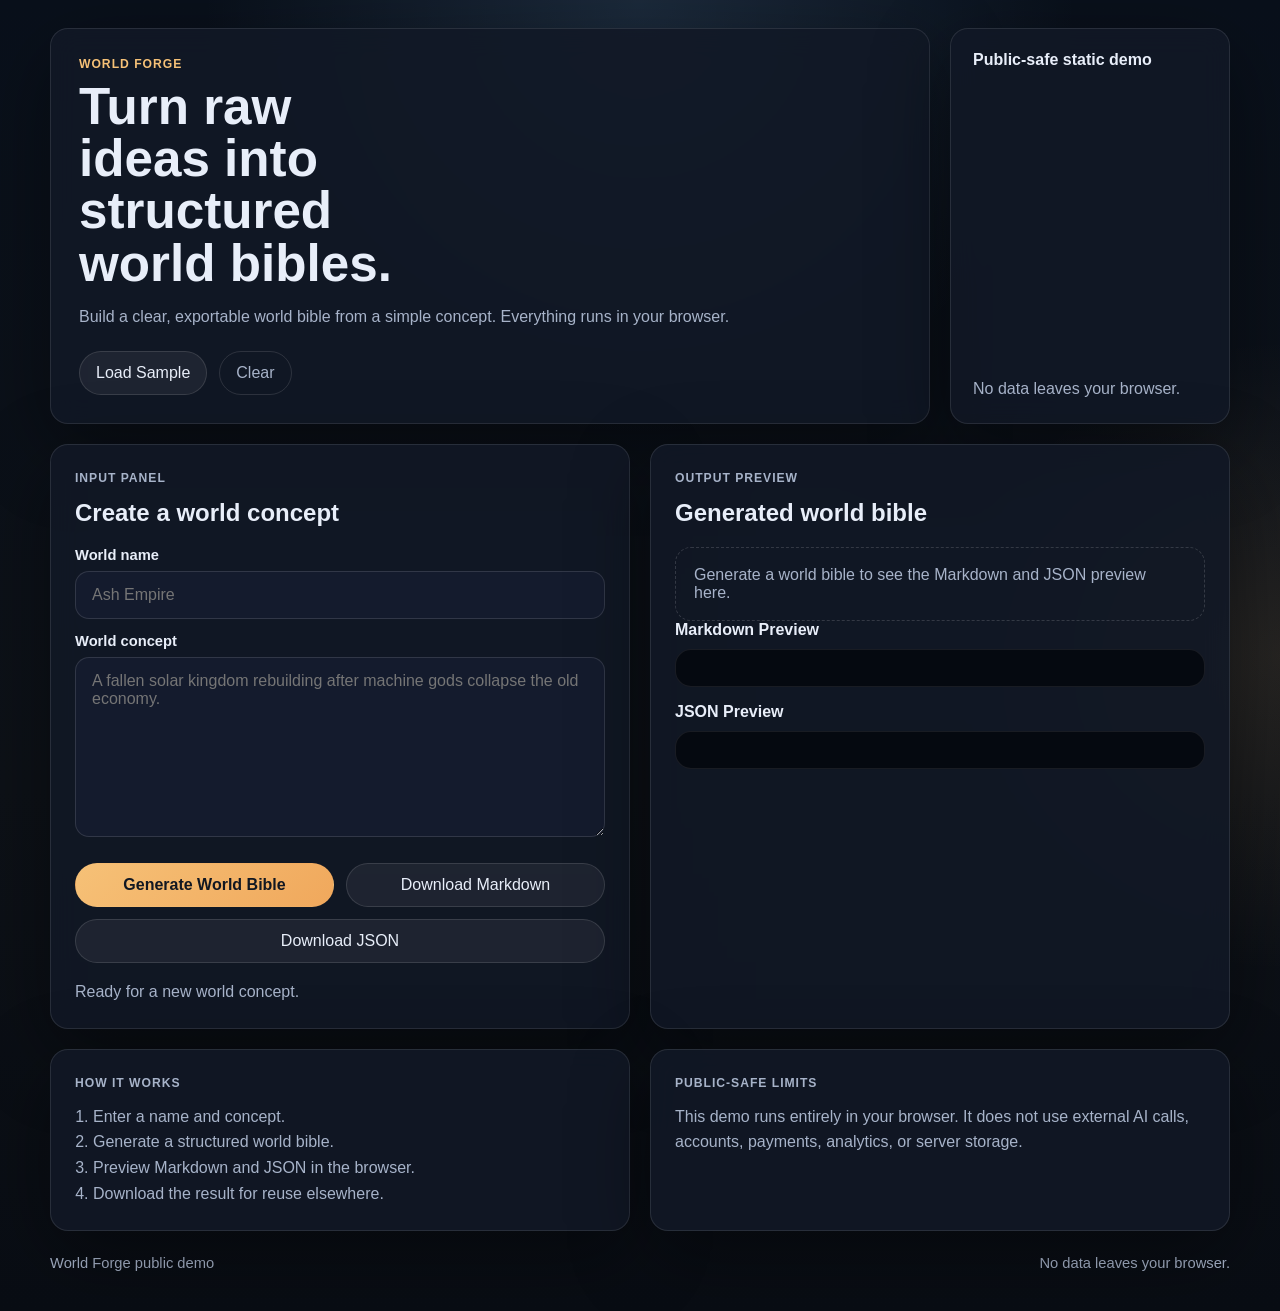
==== index.html @ 37e86828 "feat: publish world forge public demo" ====
<!doctype html>
<html lang="en">
<head>
  <meta charset="utf-8">
  <meta name="viewport" content="width=device-width, initial-scale=1">
  <title>World Forge</title>
  <meta name="description" content="World Forge turns raw ideas into structured world bibles.">
  <link rel="stylesheet" href="./styles.css">
  <script defer src="./app.js"></script>
</head>
<body>
  <div class="page-shell">
    <header class="hero">
      <div class="hero-copy">
        <p class="eyebrow">World Forge</p>
        <h1>Turn raw ideas into structured world bibles.</h1>
        <p class="lede">
          Build a clear, exportable world bible from a simple concept. Everything runs in your browser.
        </p>
        <div class="hero-actions">
          <button id="loadSampleButton" class="button button-secondary" type="button">Load Sample</button>
          <button id="clearButton" class="button button-ghost" type="button">Clear</button>
        </div>
      </div>
      <div class="hero-note">
        <p>Public-safe static demo</p>
        <span>No data leaves your browser.</span>
      </div>
    </header>

    <main class="grid">
      <section class="card input-card" aria-labelledby="inputTitle">
        <div class="card-header">
          <p class="section-label">Input Panel</p>
          <h2 id="inputTitle">Create a world concept</h2>
        </div>
        <label for="worldName">World name</label>
        <input id="worldName" name="worldName" type="text" placeholder="Ash Empire" autocomplete="off">

        <label for="worldConcept">World concept</label>
        <textarea id="worldConcept" name="worldConcept" rows="7" placeholder="A fallen solar kingdom rebuilding after machine gods collapse the old economy."></textarea>

        <div class="button-row">
          <button id="generateButton" class="button button-primary" type="button">Generate World Bible</button>
          <button id="downloadMarkdownButton" class="button button-secondary" type="button">Download Markdown</button>
          <button id="downloadJsonButton" class="button button-secondary" type="button">Download JSON</button>
        </div>

        <p id="statusMessage" class="status" aria-live="polite"></p>
      </section>

      <section class="card output-card" aria-labelledby="outputTitle">
        <div class="card-header">
          <p class="section-label">Output Preview</p>
          <h2 id="outputTitle">Generated world bible</h2>
        </div>
        <div id="previewEmpty" class="empty-state">
          Generate a world bible to see the Markdown and JSON preview here.
        </div>
        <div id="previewContent" class="preview-content is-hidden">
          <div class="preview-block">
            <h3>Markdown Preview</h3>
            <pre id="markdownPreview"></pre>
          </div>
          <div class="preview-block">
            <h3>JSON Preview</h3>
            <pre id="jsonPreview"></pre>
          </div>
        </div>
      </section>
    </main>

    <section class="info-grid">
      <article class="card">
        <p class="section-label">How It Works</p>
        <ol class="steps">
          <li>Enter a name and concept.</li>
          <li>Generate a structured world bible.</li>
          <li>Preview Markdown and JSON in the browser.</li>
          <li>Download the result for reuse elsewhere.</li>
        </ol>
      </article>
      <article class="card">
        <p class="section-label">Public-Safe Limits</p>
        <p>
          This demo runs entirely in your browser. It does not use external AI calls, accounts, payments, analytics, or server storage.
        </p>
      </article>
    </section>

    <footer class="footer">
      <span>World Forge public demo</span>
      <span>No data leaves your browser.</span>
    </footer>
  </div>
</body>
</html>
---- styles.css ----
:root {
  color-scheme: dark;
  --bg: #0d1117;
  --panel: rgba(18, 24, 38, 0.88);
  --panel-strong: #141b2d;
  --line: rgba(255, 255, 255, 0.1);
  --text: #e8eef9;
  --muted: #a7b3c9;
  --accent: #f6c177;
  --accent-strong: #8ac7ff;
  --danger: #ff7b7b;
  --shadow: 0 24px 80px rgba(0, 0, 0, 0.38);
}

* {
  box-sizing: border-box;
}

body {
  margin: 0;
  min-height: 100vh;
  font-family: -apple-system, BlinkMacSystemFont, "Segoe UI", Inter, Roboto, sans-serif;
  color: var(--text);
  background:
    radial-gradient(circle at top, rgba(138, 199, 255, 0.14), transparent 30%),
    radial-gradient(circle at right, rgba(246, 193, 119, 0.11), transparent 22%),
    linear-gradient(180deg, #09101b 0%, #0d1117 60%, #090d14 100%);
}

button,
input,
textarea {
  font: inherit;
}

.page-shell {
  width: min(1180px, calc(100% - 32px));
  margin: 0 auto;
  padding: 28px 0 40px;
}

.hero {
  display: grid;
  grid-template-columns: minmax(0, 1fr) 280px;
  gap: 20px;
  align-items: stretch;
  margin-bottom: 20px;
}

.hero-copy,
.hero-note,
.card {
  border: 1px solid var(--line);
  border-radius: 18px;
  background: var(--panel);
  box-shadow: var(--shadow);
  backdrop-filter: blur(14px);
}

.hero-copy {
  padding: 28px;
}

.eyebrow,
.section-label {
  margin: 0 0 10px;
  color: var(--accent);
  text-transform: uppercase;
  letter-spacing: 0.08em;
  font-size: 0.76rem;
  font-weight: 700;
}

h1,
h2,
h3,
p {
  margin-top: 0;
}

h1 {
  font-size: clamp(2.2rem, 4vw, 4rem);
  line-height: 1.02;
  max-width: 12ch;
  margin-bottom: 14px;
}

.lede,
.hero-note span,
.card p,
.steps {
  color: var(--muted);
  line-height: 1.6;
}

.hero-actions,
.button-row {
  display: flex;
  flex-wrap: wrap;
  gap: 12px;
  margin-top: 22px;
}

.hero-note {
  padding: 22px;
  display: flex;
  flex-direction: column;
  justify-content: space-between;
}

.hero-note p {
  margin-bottom: 8px;
  font-weight: 700;
  color: var(--text);
}

.grid {
  display: grid;
  grid-template-columns: repeat(2, minmax(0, 1fr));
  gap: 20px;
  margin-bottom: 20px;
}

.card {
  padding: 24px;
}

.card-header {
  margin-bottom: 16px;
}

.input-card label {
  display: block;
  margin: 14px 0 8px;
  font-size: 0.92rem;
  color: var(--text);
  font-weight: 600;
}

input,
textarea {
  width: 100%;
  border-radius: 14px;
  border: 1px solid rgba(255, 255, 255, 0.12);
  background: var(--panel-strong);
  color: var(--text);
  padding: 14px 16px;
}

textarea {
  resize: vertical;
  min-height: 180px;
}

input:focus,
textarea:focus,
button:focus {
  outline: 2px solid rgba(138, 199, 255, 0.65);
  outline-offset: 2px;
}

.button {
  border: 1px solid transparent;
  border-radius: 999px;
  padding: 12px 16px;
  cursor: pointer;
  transition: transform 0.15s ease, border-color 0.15s ease, background 0.15s ease;
}

.button:hover {
  transform: translateY(-1px);
}

.button-primary {
  background: linear-gradient(135deg, var(--accent), #f0a85c);
  color: #111722;
  font-weight: 700;
}

.button-secondary {
  background: rgba(255, 255, 255, 0.06);
  color: var(--text);
  border-color: rgba(255, 255, 255, 0.12);
}

.button-ghost {
  background: transparent;
  color: var(--muted);
  border-color: rgba(255, 255, 255, 0.12);
}

.button-row .button {
  flex: 1 1 180px;
}

.status {
  min-height: 1.25rem;
  margin: 16px 0 0;
  color: var(--accent-strong);
}

.status.is-error {
  color: var(--danger);
}

.empty-state {
  padding: 18px;
  border: 1px dashed rgba(255, 255, 255, 0.15);
  border-radius: 16px;
  color: var(--muted);
}

.is-hidden {
  display: none;
}

.preview-content {
  display: grid;
  gap: 16px;
}

.preview-block h3 {
  margin-bottom: 10px;
  font-size: 1rem;
}

pre {
  margin: 0;
  padding: 18px;
  overflow: auto;
  border-radius: 16px;
  background: rgba(6, 9, 16, 0.95);
  border: 1px solid rgba(255, 255, 255, 0.08);
  white-space: pre-wrap;
  word-break: break-word;
  color: #dde6f7;
}

.info-grid {
  display: grid;
  grid-template-columns: repeat(2, minmax(0, 1fr));
  gap: 20px;
  margin-bottom: 24px;
}

.steps {
  margin: 0;
  padding-left: 18px;
}

.footer {
  display: flex;
  flex-wrap: wrap;
  justify-content: space-between;
  gap: 12px;
  color: var(--muted);
  font-size: 0.92rem;
}

@media (max-width: 900px) {
  .hero,
  .grid,
  .info-grid {
    grid-template-columns: 1fr;
  }

  h1 {
    max-width: none;
  }
}
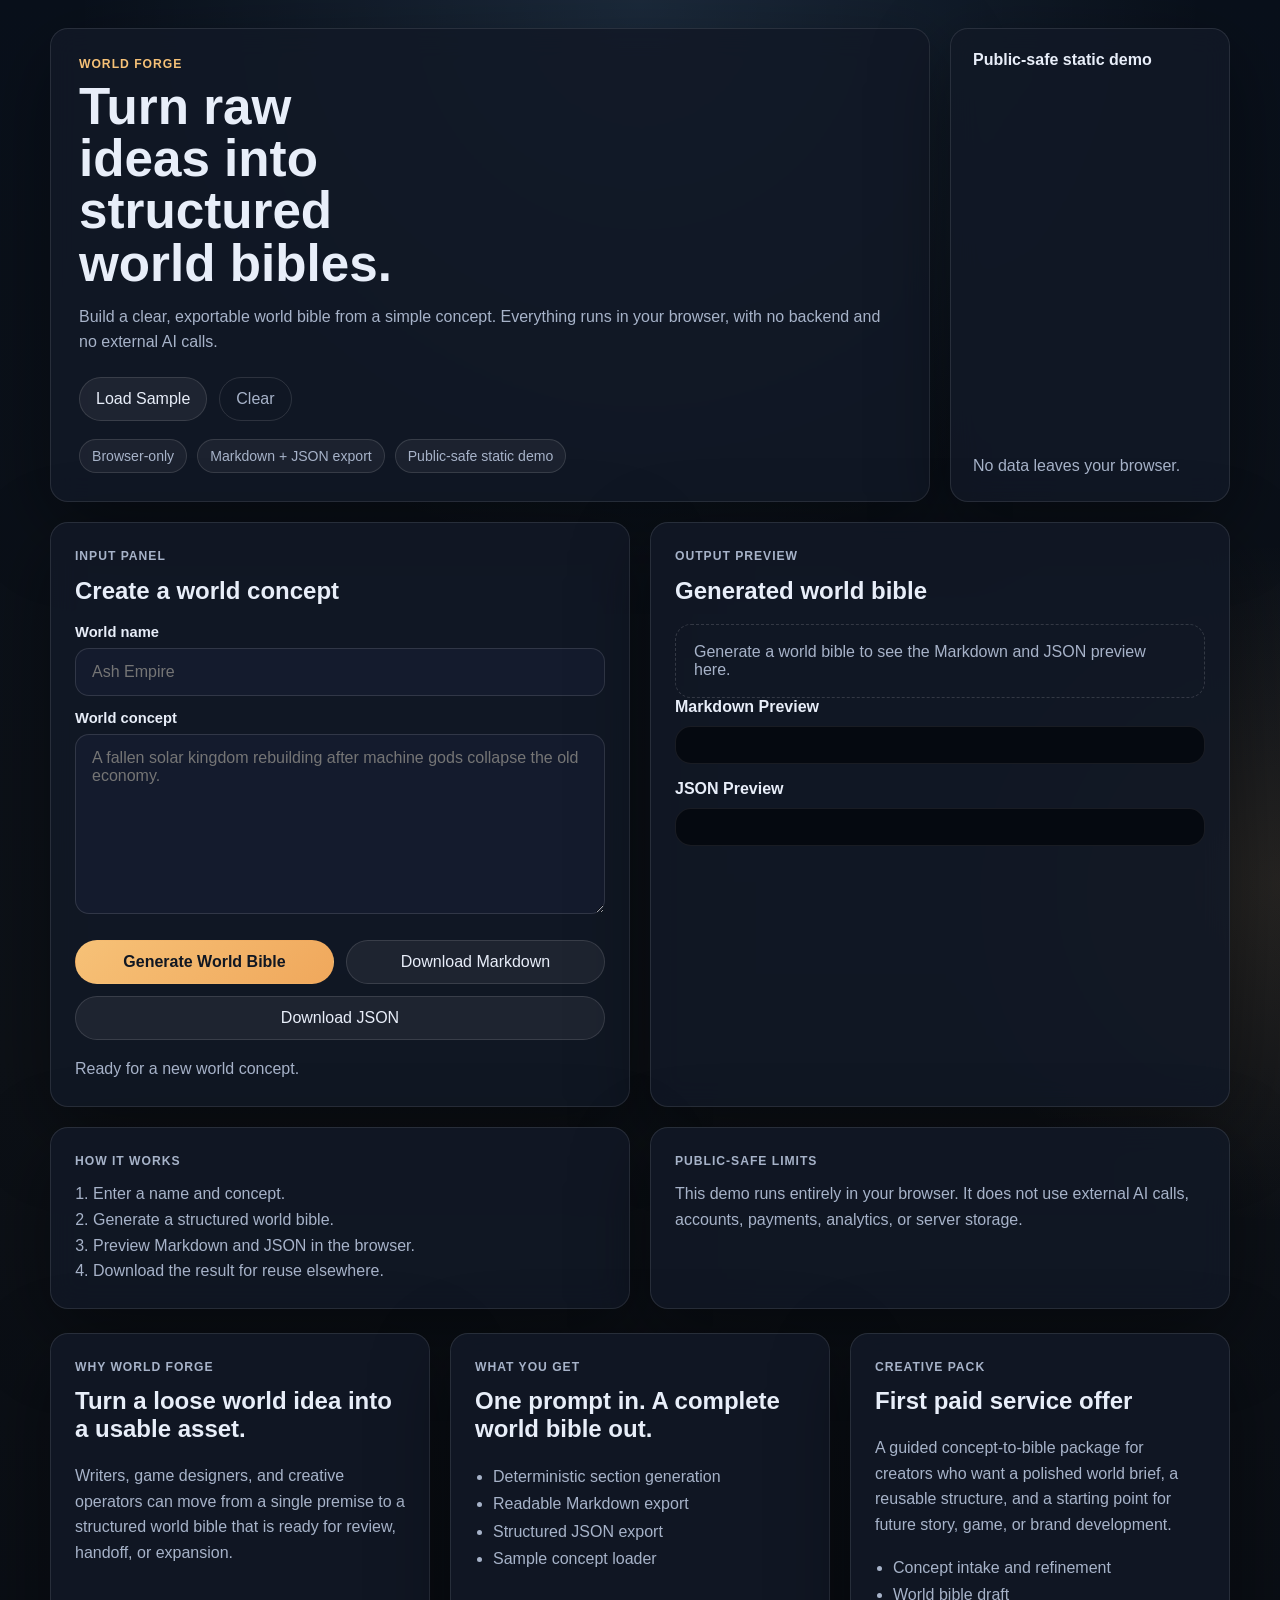
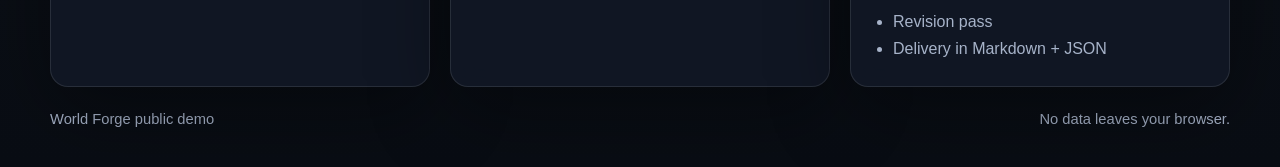
==== commit 479aade2: "docs: add world forge public landing assets" ====
--- a/index.html
+++ b/index.html
@@ -15,11 +15,16 @@
         <p class="eyebrow">World Forge</p>
         <h1>Turn raw ideas into structured world bibles.</h1>
         <p class="lede">
-          Build a clear, exportable world bible from a simple concept. Everything runs in your browser.
+          Build a clear, exportable world bible from a simple concept. Everything runs in your browser, with no backend and no external AI calls.
         </p>
         <div class="hero-actions">
           <button id="loadSampleButton" class="button button-secondary" type="button">Load Sample</button>
           <button id="clearButton" class="button button-ghost" type="button">Clear</button>
+        </div>
+        <div class="trust-strip" aria-label="Highlights">
+          <span>Browser-only</span>
+          <span>Markdown + JSON export</span>
+          <span>Public-safe static demo</span>
         </div>
       </div>
       <div class="hero-note">
@@ -88,6 +93,39 @@
       </article>
     </section>
 
+    <section class="feature-grid">
+      <article class="card">
+        <p class="section-label">Why World Forge</p>
+        <h2>Turn a loose world idea into a usable asset.</h2>
+        <p>
+          Writers, game designers, and creative operators can move from a single premise to a structured world bible that is ready for review, handoff, or expansion.
+        </p>
+      </article>
+      <article class="card">
+        <p class="section-label">What You Get</p>
+        <h2>One prompt in. A complete world bible out.</h2>
+        <ul class="feature-list">
+          <li>Deterministic section generation</li>
+          <li>Readable Markdown export</li>
+          <li>Structured JSON export</li>
+          <li>Sample concept loader</li>
+        </ul>
+      </article>
+      <article class="card">
+        <p class="section-label">Creative Pack</p>
+        <h2>First paid service offer</h2>
+        <p>
+          A guided concept-to-bible package for creators who want a polished world brief, a reusable structure, and a starting point for future story, game, or brand development.
+        </p>
+        <ul class="feature-list">
+          <li>Concept intake and refinement</li>
+          <li>World bible draft</li>
+          <li>Revision pass</li>
+          <li>Delivery in Markdown + JSON</li>
+        </ul>
+      </article>
+    </section>
+
     <footer class="footer">
       <span>World Forge public demo</span>
       <span>No data leaves your browser.</span>
--- a/styles.css
+++ b/styles.css
@@ -101,6 +101,22 @@
   margin-top: 22px;
 }
 
+.trust-strip {
+  display: flex;
+  flex-wrap: wrap;
+  gap: 10px;
+  margin-top: 18px;
+}
+
+.trust-strip span {
+  border: 1px solid rgba(255, 255, 255, 0.12);
+  border-radius: 999px;
+  padding: 8px 12px;
+  background: rgba(255, 255, 255, 0.05);
+  color: var(--muted);
+  font-size: 0.88rem;
+}
+
 .hero-note {
   padding: 22px;
   display: flex;
@@ -243,9 +259,23 @@
   margin-bottom: 24px;
 }
 
+.feature-grid {
+  display: grid;
+  grid-template-columns: repeat(3, minmax(0, 1fr));
+  gap: 20px;
+  margin-bottom: 24px;
+}
+
 .steps {
   margin: 0;
   padding-left: 18px;
+}
+
+.feature-list {
+  margin: 0;
+  padding-left: 18px;
+  color: var(--muted);
+  line-height: 1.7;
 }
 
 .footer {
@@ -260,7 +290,8 @@
 @media (max-width: 900px) {
   .hero,
   .grid,
-  .info-grid {
+  .info-grid,
+  .feature-grid {
     grid-template-columns: 1fr;
   }
 
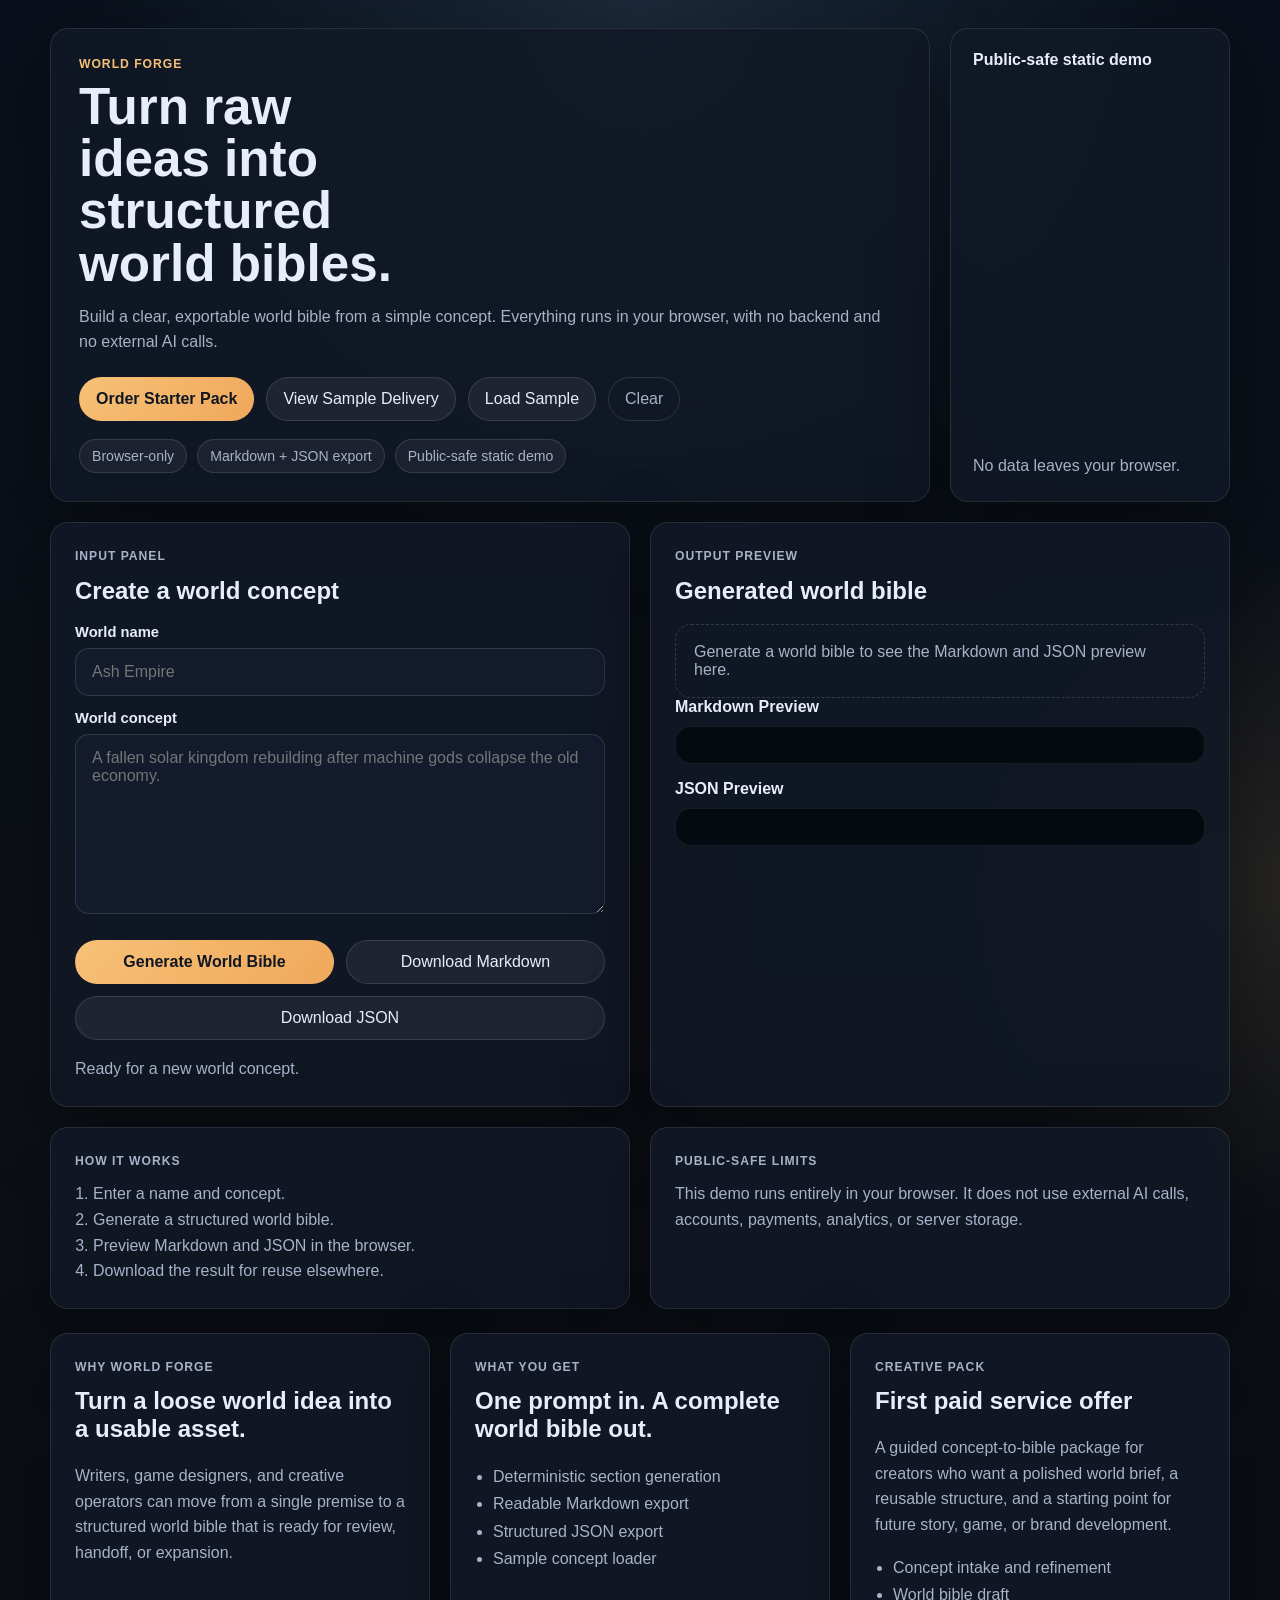
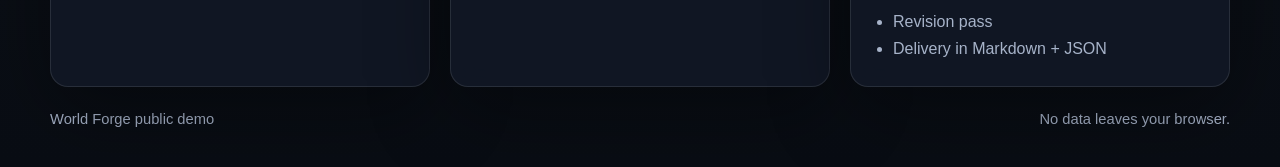
==== commit e069f6ca: "feat: add world forge closed-loop offer path" ====
--- a/index.html
+++ b/index.html
@@ -18,6 +18,8 @@
           Build a clear, exportable world bible from a simple concept. Everything runs in your browser, with no backend and no external AI calls.
         </p>
         <div class="hero-actions">
+          <a class="button button-primary" href="./offer/">Order Starter Pack</a>
+          <a class="button button-secondary" href="./offer/delivery-sample.md">View Sample Delivery</a>
           <button id="loadSampleButton" class="button button-secondary" type="button">Load Sample</button>
           <button id="clearButton" class="button button-ghost" type="button">Clear</button>
         </div>
--- a/styles.css
+++ b/styles.css
@@ -176,10 +176,15 @@
 }
 
 .button {
+  display: inline-flex;
+  align-items: center;
+  justify-content: center;
   border: 1px solid transparent;
   border-radius: 999px;
   padding: 12px 16px;
   cursor: pointer;
+  text-decoration: none;
+  color: inherit;
   transition: transform 0.15s ease, border-color 0.15s ease, background 0.15s ease;
 }
 
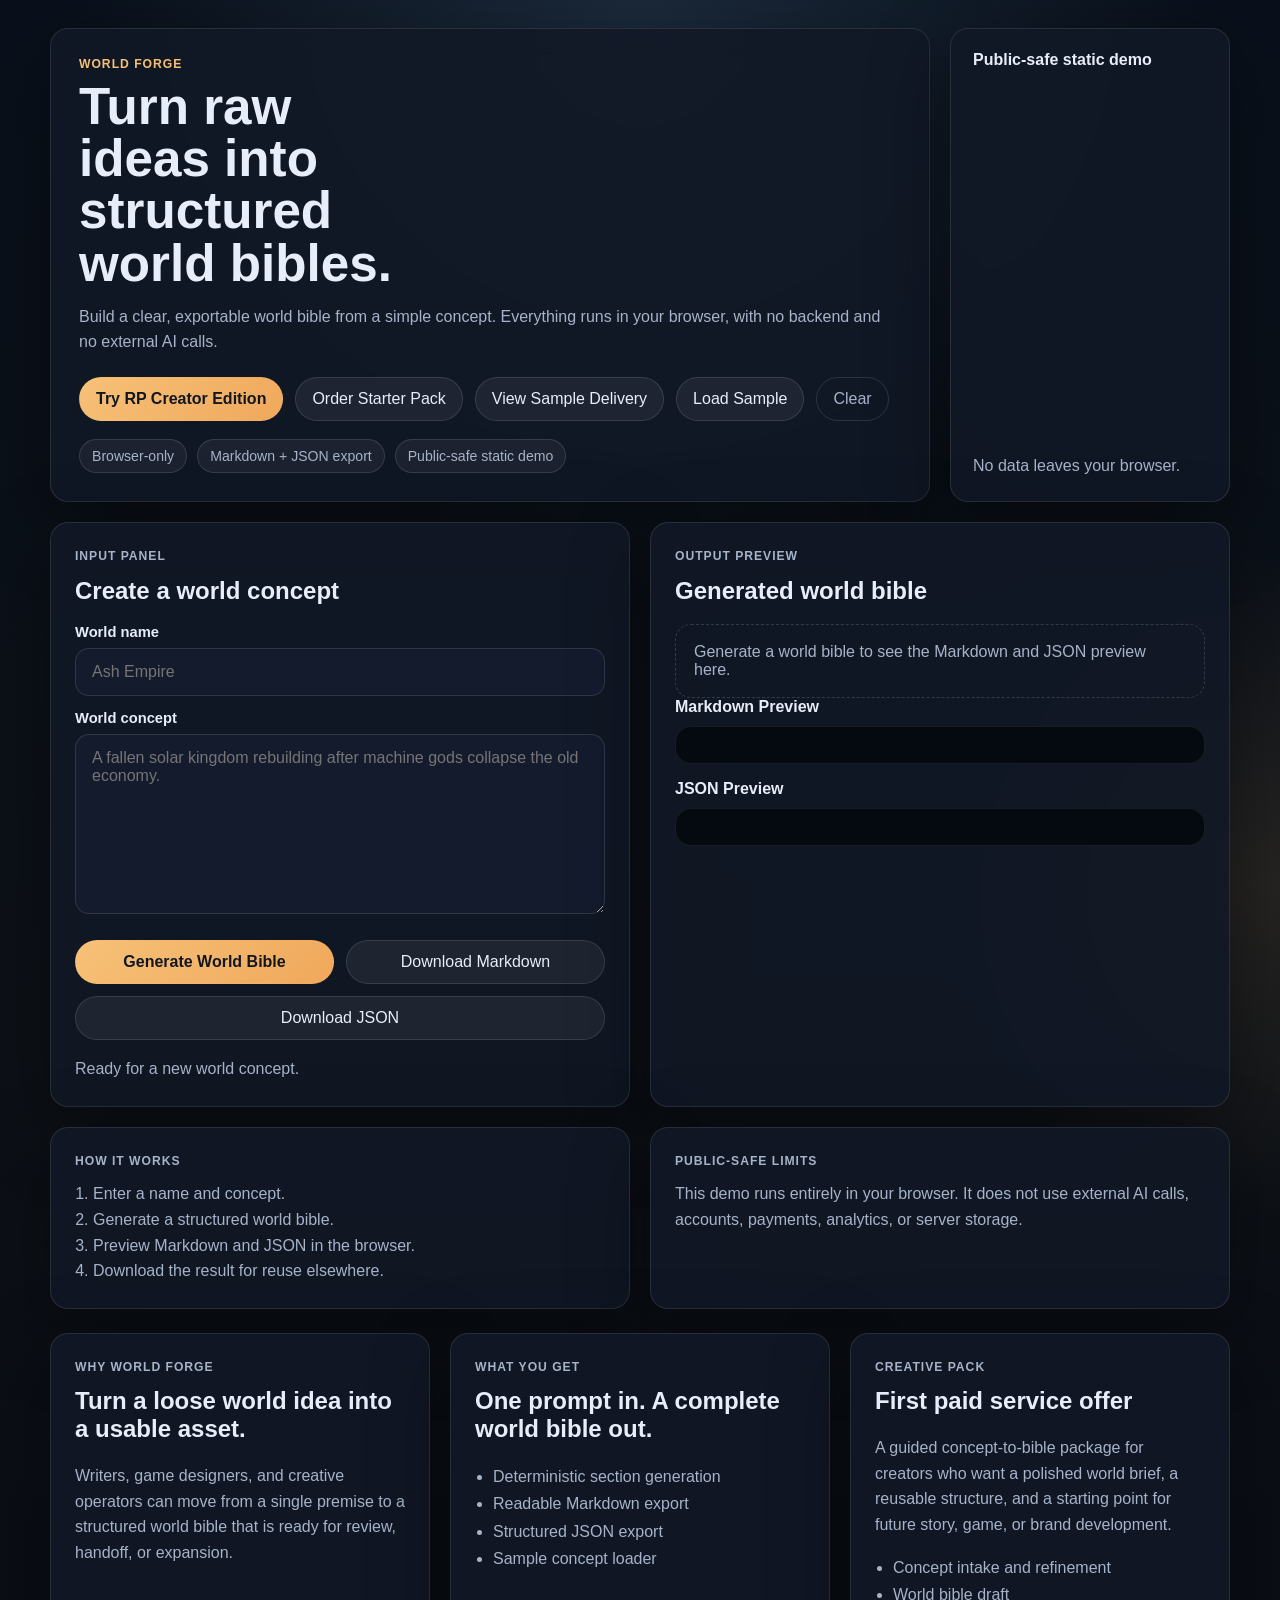
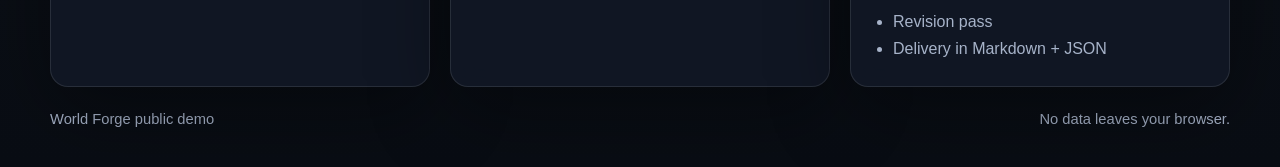
==== commit f76ffe17: "feat: link RP Creator Edition from public homepage" ====
--- a/index.html
+++ b/index.html
@@ -18,7 +18,8 @@
           Build a clear, exportable world bible from a simple concept. Everything runs in your browser, with no backend and no external AI calls.
         </p>
         <div class="hero-actions">
-          <a class="button button-primary" href="./offer/">Order Starter Pack</a>
+          <a class="button button-primary" href="./rp.html">Try RP Creator Edition</a>
+          <a class="button button-secondary" href="./offer/">Order Starter Pack</a>
           <a class="button button-secondary" href="./offer/delivery-sample.md">View Sample Delivery</a>
           <button id="loadSampleButton" class="button button-secondary" type="button">Load Sample</button>
           <button id="clearButton" class="button button-ghost" type="button">Clear</button>
